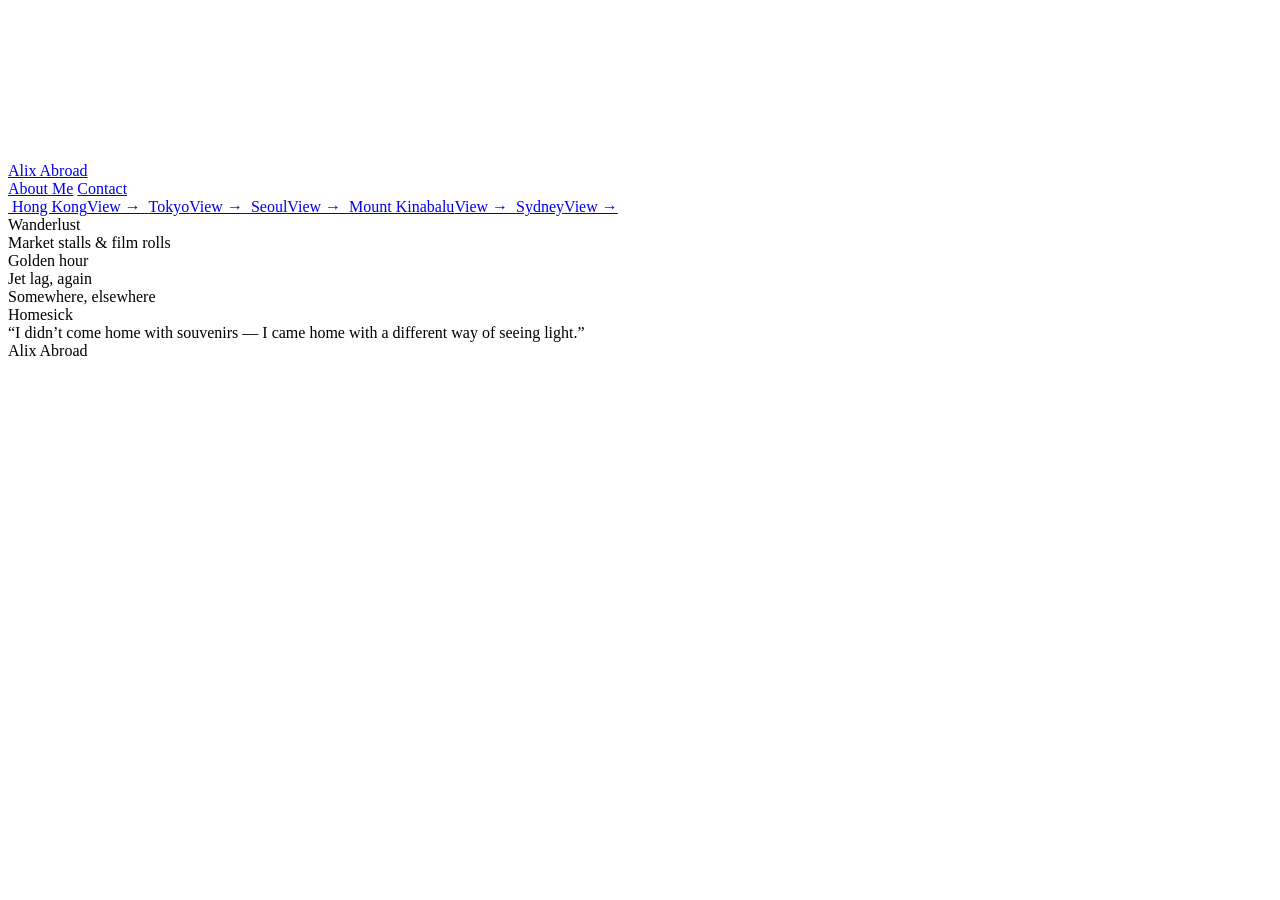
==== index.html @ fcf5b0fe "Create index.html" ====
<!DOCTYPE html>
<html lang="en">
<head>
<meta charset="UTF-8">
<meta name="viewport" content="width=device-width, initial-scale=1">
<title>Alix Abroad</title>
<meta name="description" content="An interactive photography archive of Alix's time abroad — Hong Kong, Tokyo, Seoul, Mount Kinabalu, and Sydney.">
<link rel="stylesheet" href="css/style.css">
</head>
<body class="custom-cursor">

<canvas class="cursor-canvas" aria-hidden="true"></canvas>

<header>
  <nav>
    <a href="index.html" class="site-title">Alix Abroad</a>
    <div class="nav-links">
      <a href="about.html">About Me</a>
      <a href="contact.html">Contact</a>
    </div>
  </nav>
</header>

<main>
  <section class="puzzle" aria-label="Destinations">

    <a class="piece piece--photo piece--pink piece--hongkong" href="hong-kong.html">
      <img src="images/hong-kong/homepage.jpg" alt="" loading="eager">
      <span class="piece__label">Hong Kong<span class="piece__view">View &rarr;</span></span>
    </a>

    <a class="piece piece--photo piece--blue piece--tokyo" href="tokyo.html">
      <img src="images/tokyo/homepage.jpg" alt="" loading="eager">
      <span class="piece__label">Tokyo<span class="piece__view">View &rarr;</span></span>
    </a>

    <a class="piece piece--photo piece--yellow piece--seoul" href="seoul.html">
      <img src="images/seoul/homepage.jpg" alt="" loading="eager">
      <span class="piece__label">Seoul<span class="piece__view">View &rarr;</span></span>
    </a>

    <a class="piece piece--photo piece--brown piece--kinabalu" href="mount-kinabalu.html">
      <img src="images/mount-kinabalu/homepage.jpg" alt="" loading="lazy">
      <span class="piece__label">Mount Kinabalu<span class="piece__view">View &rarr;</span></span>
    </a>

    <a class="piece piece--photo piece--orange piece--sydney" href="sydney.html">
      <img src="images/sydney/homepage.jpg" alt="" loading="lazy">
      <span class="piece__label">Sydney<span class="piece__view">View &rarr;</span></span>
    </a>

    <div class="piece piece--deco piece--green piece--deco-d">Wanderlust</div>

    <div class="piece piece--deco piece--brown piece--deco-e">Market stalls &amp; film rolls</div>

    <div class="piece piece--deco piece--orange piece--deco-h">Golden hour</div>

    <div class="piece piece--deco piece--pink piece--deco-i">Jet lag, again</div>

    <div class="piece piece--deco piece--blue piece--deco-j">Somewhere, elsewhere</div>

    <div class="piece piece--deco piece--yellow piece--deco-k">Homesick</div>

    <div class="piece piece--deco piece--cream piece--quote piece--deco-l">&ldquo;I didn&rsquo;t come home with souvenirs &mdash; I came home with a different way of seeing light.&rdquo;</div>

  </section>
</main>

<footer>
  <span class="label-sm text-muted">Alix Abroad</span>
</footer>

<script src="js/site.js" defer></script>
</body>
</html>
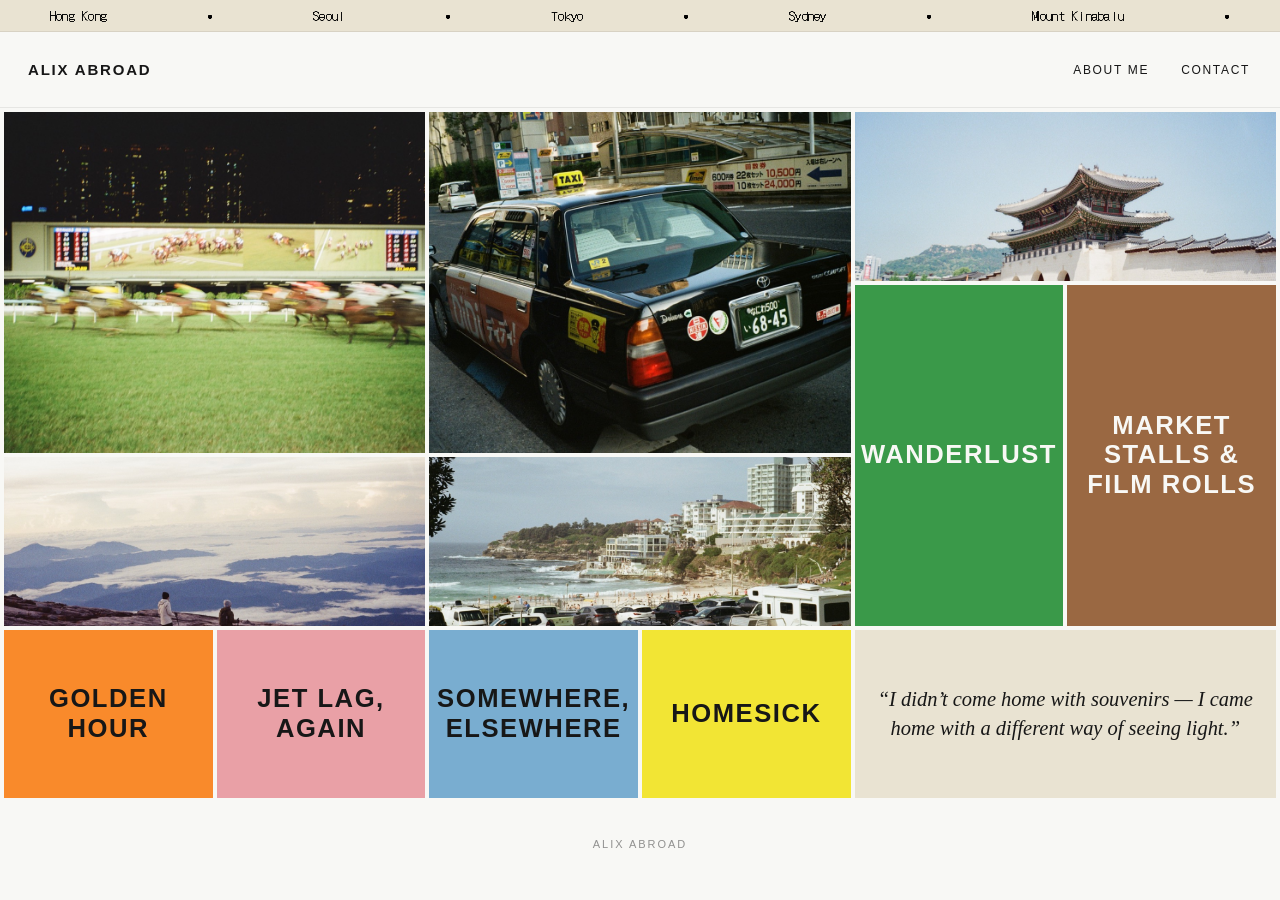
==== commit 2957b30d: "added an interactive nav bar" ====
--- a/index.html
+++ b/index.html
@@ -5,9 +5,29 @@
 <meta name="viewport" content="width=device-width, initial-scale=1">
 <title>Alix Abroad</title>
 <meta name="description" content="An interactive photography archive of Alix's time abroad — Hong Kong, Tokyo, Seoul, Mount Kinabalu, and Sydney.">
+<link rel="preconnect" href="https://fonts.googleapis.com">
+<link rel="preconnect" href="https://fonts.gstatic.com" crossorigin>
+<link href="https://fonts.googleapis.com/css2?family=DotGothic16&display=swap" rel="stylesheet">
 <link rel="stylesheet" href="css/style.css">
 </head>
 <body class="custom-cursor">
+
+<div class="ticker">
+  <div class="ticker-group">
+    <a href="hong-kong.html">Hong Kong</a><span aria-hidden="true"> &bull; </span>
+    <a href="seoul.html">Seoul</a><span aria-hidden="true"> &bull; </span>
+    <a href="tokyo.html">Tokyo</a><span aria-hidden="true"> &bull; </span>
+    <a href="sydney.html">Sydney</a><span aria-hidden="true"> &bull; </span>
+    <a href="mount-kinabalu.html">Mount Kinabalu</a><span aria-hidden="true"> &bull; </span>
+  </div>
+  <div class="ticker-group" aria-hidden="true">
+    <a href="hong-kong.html" tabindex="-1">Hong Kong</a><span> &bull; </span>
+    <a href="seoul.html" tabindex="-1">Seoul</a><span> &bull; </span>
+    <a href="tokyo.html" tabindex="-1">Tokyo</a><span> &bull; </span>
+    <a href="sydney.html" tabindex="-1">Sydney</a><span> &bull; </span>
+    <a href="mount-kinabalu.html" tabindex="-1">Mount Kinabalu</a><span> &bull; </span>
+  </div>
+</div>
 
 <canvas class="cursor-canvas" aria-hidden="true"></canvas>
 
--- a/css/style.css
+++ b/css/style.css
@@ -0,0 +1,688 @@
+/* ===========================================================
+   Alix Abroad — single shared stylesheet
+   Swiss editorial + analog travel journal + playful modernism
+   =========================================================== */
+
+/* ---------- Reset ---------- */
+*, *::before, *::after { box-sizing: border-box; }
+html, body { margin: 0; padding: 0; height: 100%; }
+img { display: block; max-width: 100%; }
+a { color: inherit; text-decoration: none; }
+ul { margin: 0; padding: 0; list-style: none; }
+
+/* page skeleton: header + main + footer always sum to exactly one viewport
+   when content is short (e.g. the homepage puzzle), and scroll normally
+   like any ordinary page when content is tall (trip/about/contact pages) */
+body {
+  display: flex;
+  flex-direction: column;
+  min-height: 100vh;
+}
+
+header { flex: 0 0 auto; }
+
+main {
+  flex: 1 1 auto;
+  display: flex;
+  flex-direction: column;
+}
+
+footer { flex: 0 0 auto; }
+
+/* ---------- Design tokens ---------- */
+:root {
+  /* approved palette */
+  --pink:   #E9A0A6;
+  --yellow: #F2E534;
+  --green:  #3A9949;
+  --blue:   #79ADD0;
+  --orange: #F98A2B;
+  --cream:  #E9E3D2;
+  --brown:  #9A6842;
+  --ink:    #171717;
+  --bg:     #F8F8F5;
+
+  --font-sans: Inter, "Helvetica Neue", Helvetica, Arial, sans-serif;
+  --font-serif: "Cormorant Garamond", Georgia, "Times New Roman", serif;
+  --font-ticker: "DotGothic16", monospace;
+
+  --header-h: 76px;
+}
+
+/* Dark mode: no new colors — just the two existing neutrals swapped.
+   Every rule below is already written in terms of var(--bg)/var(--ink),
+   so this repaints the whole page with no other CSS changes needed. */
+:root[data-theme="dark"] {
+  --bg:  #171717;
+  --ink: #F8F8F5;
+}
+
+html {
+  font-family: var(--font-sans);
+  color: var(--ink);
+  background: var(--bg);
+  -webkit-font-smoothing: antialiased;
+  transition: background-color 0.25s ease, color 0.25s ease;
+}
+
+body { background: var(--bg); }
+
+/* ---------- Small uppercase label treatment (PRD §10) ---------- */
+.label-sm {
+  text-transform: uppercase;
+  font-size: 11px;
+  letter-spacing: 0.18em;
+  font-weight: 500;
+}
+
+/* ---------- Ticker bar: destinations marquee, above the header ----------
+   Two full-width groups, each holding every city exactly once. Both share
+   the same animation (translateX 0 -> -100%, same duration, same start
+   time), so as group 1 slides fully off-screen to the left, group 2 —
+   already sitting flush against its right edge in normal flex flow —
+   slides into the exact spot group 1 vacated, for a seamless loop with
+   no repeated names visible at once. */
+.ticker {
+  display: flex;
+  flex: 0 0 auto;
+  overflow: hidden;
+  background: var(--cream);
+  border-bottom: 1px solid rgba(23, 23, 23, 0.08);
+}
+
+.ticker-group {
+  display: flex;
+  align-items: center;
+  justify-content: space-around;
+  flex-shrink: 0;
+  min-width: 100%;
+  padding: 6px 0;
+  font-family: var(--font-ticker);
+  font-size: 13px;
+  letter-spacing: 0.02em;
+  white-space: nowrap;
+  animation: ticker-scroll 20s linear infinite;
+}
+
+.ticker-group a,
+.ticker-group span {
+  /* explicit #000 per spec: ticker text stays black regardless of theme,
+     unlike the rest of the site which routes through var(--ink) — the one
+     deliberate exception to the "no hex outside :root" rule (see AGENTS.md) */
+  color: #000;
+}
+
+.ticker-group a:hover,
+.ticker-group a:focus-visible {
+  opacity: 0.55;
+}
+
+@keyframes ticker-scroll {
+  from { transform: translateX(0); }
+  to   { transform: translateX(-100%); }
+}
+
+.ticker:hover .ticker-group,
+.ticker:focus-within .ticker-group {
+  animation-play-state: paused;
+}
+
+@media (prefers-reduced-motion: reduce) {
+  .ticker-group {
+    animation: none;
+  }
+}
+
+@media (max-width: 767px) {
+  .ticker-group {
+    padding: 5px 0;
+    font-size: 11px;
+  }
+}
+
+/* ---------- Header / nav ---------- */
+header {
+  position: sticky;
+  top: 0;
+  z-index: 20;
+  height: var(--header-h);
+  background: var(--bg);
+  border-bottom: 1px solid rgba(23, 23, 23, 0.08);
+}
+
+header nav {
+  height: 100%;
+  max-width: 1400px;
+  margin: 0 auto;
+  padding: 0 28px;
+  display: flex;
+  align-items: center;
+  justify-content: space-between;
+}
+
+.site-title {
+  font-size: 15px;
+  letter-spacing: 0.12em;
+  text-transform: uppercase;
+  font-weight: 600;
+}
+
+.nav-links {
+  display: flex;
+  gap: 28px;
+}
+
+.nav-links a {
+  font-size: 12px;
+  letter-spacing: 0.14em;
+  text-transform: uppercase;
+  font-weight: 500;
+  padding: 4px 2px;
+}
+
+.nav-links a:hover,
+.nav-links a:focus-visible {
+  opacity: 0.6;
+}
+
+/* ---------- Footer ---------- */
+footer {
+  padding: 32px 28px 48px;
+  text-align: center;
+}
+
+.back-home {
+  display: inline-block;
+  font-size: 11px;
+  text-transform: uppercase;
+  letter-spacing: 0.18em;
+  border-bottom: 1px solid var(--ink);
+  padding-bottom: 2px;
+}
+
+.back-home:hover,
+.back-home:focus-visible {
+  opacity: 0.6;
+}
+
+.text-muted { opacity: 0.45; }
+
+/* ===========================================================
+   Homepage puzzle
+   =========================================================== */
+
+.puzzle {
+  flex: 1 1 auto;
+  display: grid;
+  grid-template-columns: repeat(6, 1fr);
+  grid-template-rows: repeat(4, 1fr);
+  gap: 4px;
+  padding: 4px;
+}
+
+.piece {
+  position: relative;
+  overflow: hidden;
+  display: flex;
+  align-items: flex-end;
+}
+
+/* --- photo pieces --- */
+.piece--photo {
+  cursor: pointer;
+}
+
+.piece--photo img {
+  position: absolute;
+  inset: 0;
+  width: 100%;
+  height: 100%;
+  object-fit: cover;
+  transition: transform 0.35s ease;
+}
+
+.piece--photo:hover img,
+.piece--photo:focus-visible img {
+  transform: scale(1.04);
+}
+
+.piece--photo:focus-visible {
+  outline: 3px solid #fff;
+  outline-offset: -3px;
+}
+
+.piece__label {
+  position: relative;
+  z-index: 1;
+  display: block;
+  padding: 16px;
+  color: #fff;
+  text-shadow: 0 1px 6px rgba(0, 0, 0, 0.45);
+  opacity: 0;
+  transform: translateY(8px);
+  transition: opacity 0.3s ease, transform 0.3s ease;
+  font-size: clamp(14px, 1.6vw, 20px);
+  text-transform: uppercase;
+  letter-spacing: 0.1em;
+  font-weight: 600;
+}
+
+.piece--photo:hover .piece__label,
+.piece--photo:focus-visible .piece__label {
+  opacity: 1;
+  transform: translateY(0);
+}
+
+.piece__view {
+  display: block;
+  font-size: 11px;
+  letter-spacing: 0.18em;
+  font-weight: 400;
+  margin-top: 4px;
+  opacity: 0.9;
+}
+
+.piece--photo::before {
+  /* subtle scrim so the label stays legible over any photo */
+  content: "";
+  position: absolute;
+  inset: 0;
+  background: linear-gradient(to top, rgba(0, 0, 0, 0.45), rgba(0, 0, 0, 0) 55%);
+  z-index: 0;
+}
+
+/* --- decorative pieces --- */
+.piece--deco {
+  align-items: center;
+  justify-content: center;
+  text-align: center;
+  padding: 16px;
+  font-size: clamp(14px, 2vw, 26px);
+  text-transform: uppercase;
+  letter-spacing: 0.06em;
+  font-weight: 600;
+  line-height: 1.15;
+}
+
+.piece--quote {
+  font-family: var(--font-serif);
+  font-style: italic;
+  text-transform: none;
+  letter-spacing: 0;
+  font-weight: 400;
+  font-size: clamp(15px, 1.6vw, 22px);
+  line-height: 1.4;
+}
+
+/* piece colors */
+.piece--pink   { background: var(--pink); }
+.piece--yellow { background: var(--yellow); }
+.piece--green  { background: var(--green); color: var(--bg); }
+.piece--blue   { background: var(--blue); }
+.piece--orange { background: var(--orange); }
+.piece--cream  { background: var(--cream); }
+.piece--brown  { background: var(--brown); color: var(--bg); }
+
+/* explicit dissection: 6 cols x 4 rows */
+.piece--hongkong  { grid-column: 1 / 3; grid-row: 1 / 3; }
+.piece--tokyo     { grid-column: 3 / 5; grid-row: 1 / 3; }
+.piece--seoul     { grid-column: 5 / 7; grid-row: 1 / 2; }
+.piece--kinabalu  { grid-column: 1 / 3; grid-row: 3 / 4; }
+.piece--sydney    { grid-column: 3 / 5; grid-row: 3 / 4; }
+.piece--deco-d    { grid-column: 5 / 6; grid-row: 2 / 4; }
+.piece--deco-e    { grid-column: 6 / 7; grid-row: 2 / 4; }
+.piece--deco-h    { grid-column: 1 / 2; grid-row: 4 / 5; }
+.piece--deco-i    { grid-column: 2 / 3; grid-row: 4 / 5; }
+.piece--deco-j    { grid-column: 3 / 4; grid-row: 4 / 5; }
+.piece--deco-k    { grid-column: 4 / 5; grid-row: 4 / 5; }
+.piece--deco-l    { grid-column: 5 / 7; grid-row: 4 / 5; }
+/* the 7 decorative tiles (d,e,h,i,j,k,l) each carry one distinct palette hue
+   via a .piece--<color> class in the markup: green, brown, orange, pink,
+   blue, yellow, cream — see index.html */
+
+/* ---------- Mobile puzzle: two-column mosaic ---------- */
+@media (max-width: 767px) {
+  .puzzle {
+    grid-template-columns: 1fr 1fr;
+    grid-template-rows: none;
+    grid-auto-rows: 170px;
+    gap: 3px;
+    padding: 3px;
+  }
+
+  /* pieces that span both columns get 2 row-tracks worth of height
+     (not a mismatched fixed height) so nothing overflows into the row below */
+  .piece--hongkong,
+  .piece--tokyo,
+  .piece--deco-l {
+    grid-column: 1 / -1;
+    grid-row: span 2;
+  }
+
+  .piece--seoul,
+  .piece--kinabalu,
+  .piece--sydney,
+  .piece--deco-d,
+  .piece--deco-e,
+  .piece--deco-h,
+  .piece--deco-i,
+  .piece--deco-j,
+  .piece--deco-k {
+    grid-column: auto;
+    grid-row: auto;
+  }
+
+  .piece--photo .piece__label {
+    /* on touch devices there's no hover; keep the label present but light,
+       so a single tap still just navigates immediately */
+    opacity: 1;
+    transform: none;
+    font-size: 15px;
+  }
+
+  .piece--deco { font-size: 15px; padding: 12px; }
+  .piece--quote { font-size: 14px; }
+}
+
+/* ===========================================================
+   Placeholder pages (About / Contact — filled in a future iteration)
+   =========================================================== */
+
+.page-placeholder {
+  flex: 1 1 auto;
+  display: flex;
+  align-items: center;
+  justify-content: center;
+  text-align: center;
+  padding: 48px 24px;
+}
+
+.page-placeholder h1 {
+  font-size: clamp(28px, 5vw, 44px);
+  font-weight: 500;
+  letter-spacing: 0.01em;
+  margin: 0 0 12px;
+}
+
+.page-placeholder p {
+  font-size: 15px;
+  color: rgba(23, 23, 23, 0.6);
+  max-width: 40ch;
+  margin: 0 auto;
+}
+
+/* ===========================================================
+   Trip pages — editorial/fashion layout
+   One font family throughout (var(--font-sans)); no new colors —
+   every accent below reuses the same --pink/--blue/--yellow/--brown/--orange
+   custom properties already defined above, applied as photo frame borders.
+   =========================================================== */
+
+.trip { flex: 1 1 auto; display: flex; flex-direction: column; }
+
+/* --- hero: single full-width photo, bold title overlaid --- */
+.trip-hero {
+  position: relative;
+  padding: 20px 20px 0;
+}
+
+.trip-hero__img {
+  width: 100%;
+  height: 62vh;
+  min-height: 340px;
+  object-fit: cover;
+  border: 6px solid var(--pink); /* overridden per-page by .trip--<color> */
+}
+
+.trip-hero__title {
+  position: absolute;
+  left: 44px;
+  bottom: 28px;
+  z-index: 1;
+  margin: 0;
+  color: #fff;
+  font-family: var(--font-sans);
+  font-weight: 700;
+  font-size: clamp(48px, 9vw, 120px);
+  line-height: 0.95;
+  letter-spacing: -0.01em;
+  text-shadow: 0 2px 24px rgba(0, 0, 0, 0.35);
+}
+
+/* scrim so the overlaid title stays legible on any photo */
+.trip-hero::after {
+  content: "";
+  position: absolute;
+  left: 20px;
+  right: 20px;
+  bottom: 0;
+  height: 45%;
+  background: linear-gradient(to top, rgba(0, 0, 0, 0.55), rgba(0, 0, 0, 0));
+  pointer-events: none;
+}
+
+/* --- editorial section: asymmetric photo grid + side text column --- */
+.trip-editorial {
+  display: flex;
+  gap: 20px;
+  padding: 20px 20px 64px;
+  align-items: flex-start;
+}
+
+/* --- editorial photos: interactive stage + thumbnails carousel ---
+   keeps the same asymmetric "1 big + 2 small" footprint as a static grid
+   would, but exactly one of the 3 images is ever the big one at a time. */
+.trip-slider {
+  flex: 1 1 70%;
+  display: flex;
+  gap: 16px;
+  height: 70vh;
+  min-height: 460px;
+}
+
+.trip-slider__stage {
+  position: relative;
+  flex: 1 1 auto;
+  height: 100%;
+  overflow: hidden;
+}
+
+.trip-slider__stage img {
+  position: absolute;
+  inset: 0;
+  width: 100%;
+  height: 100%;
+  object-fit: cover;
+  border: 6px solid var(--pink); /* overridden per-page by .trip--<color> */
+  opacity: 0;
+  transition: opacity 0.4s ease;
+}
+
+.trip-slider__stage img.is-active { opacity: 1; }
+
+.trip-slider__arrow {
+  position: absolute;
+  top: 50%;
+  transform: translateY(-50%);
+  z-index: 21; /* above the sticky header (20) so it's never occluded mid-scroll */
+  width: 40px;
+  height: 40px;
+  border: none;
+  border-radius: 50%;
+  background: rgba(248, 248, 245, 0.85);
+  color: var(--ink);
+  font-size: 20px;
+  line-height: 1;
+  cursor: pointer;
+}
+
+.trip-slider__arrow:hover,
+.trip-slider__arrow:focus-visible { background: #fff; }
+
+.trip-slider__arrow--prev { left: 16px; }
+.trip-slider__arrow--next { right: 16px; }
+
+.trip-slider__thumbs {
+  flex: 0 0 28%;
+  display: flex;
+  flex-direction: column;
+  gap: 16px;
+}
+
+.trip-slider__thumbs button {
+  flex: 1 1 0;
+  padding: 0;
+  border: none;
+  background: none;
+  cursor: pointer;
+  min-height: 0;
+}
+
+.trip-slider__thumbs img {
+  display: block;
+  width: 100%;
+  height: 100%;
+  object-fit: cover;
+  border: 6px solid var(--pink); /* overridden per-page by .trip--<color> */
+}
+
+.trip-editorial__panel {
+  flex: 0 0 30%;
+  max-width: 340px;
+  padding-top: 8px;
+}
+
+.trip-editorial__panel h2 {
+  font-family: var(--font-sans);
+  font-weight: 600;
+  font-size: clamp(26px, 3vw, 36px);
+  margin: 6px 0 16px;
+}
+
+.trip-editorial__panel p {
+  font-family: var(--font-sans);
+  font-weight: 400;
+  font-size: 15px;
+  line-height: 1.65;
+  color: var(--ink);
+  margin: 0;
+}
+
+/* frame-color hooks: the only thing that changes between the 5 trip pages */
+.trip--pink   .trip-hero__img, .trip--pink   .trip-slider__stage img, .trip--pink   .trip-slider__thumbs img { border-color: var(--pink); }
+.trip--blue   .trip-hero__img, .trip--blue   .trip-slider__stage img, .trip--blue   .trip-slider__thumbs img { border-color: var(--blue); }
+.trip--yellow .trip-hero__img, .trip--yellow .trip-slider__stage img, .trip--yellow .trip-slider__thumbs img { border-color: var(--yellow); }
+.trip--brown  .trip-hero__img, .trip--brown  .trip-slider__stage img, .trip--brown  .trip-slider__thumbs img { border-color: var(--brown); }
+.trip--orange .trip-hero__img, .trip--orange .trip-slider__stage img, .trip--orange .trip-slider__thumbs img { border-color: var(--orange); }
+
+@media (max-width: 767px) {
+  .trip-hero { padding: 12px 12px 0; }
+  .trip-hero::after { left: 12px; right: 12px; }
+  .trip-hero__title { left: 24px; bottom: 18px; }
+  .trip-hero__img { height: 46vh; min-height: 260px; border-width: 4px; }
+
+  .trip-editorial {
+    flex-direction: column;
+    padding: 12px 12px 48px;
+    gap: 24px;
+  }
+
+  .trip-editorial__panel { max-width: none; order: -1; }
+
+  .trip-slider {
+    flex-direction: column;
+    height: auto;
+    min-height: 0;
+    width: 100%;
+  }
+
+  .trip-slider__stage { height: 300px; }
+
+  .trip-slider__thumbs {
+    flex-direction: row;
+    height: 90px;
+  }
+
+  .trip-slider__stage img,
+  .trip-slider__thumbs img { border-width: 4px; }
+
+  .trip-slider__arrow { width: 34px; height: 34px; font-size: 17px; }
+}
+
+.trip-editorial__date { margin: -8px 0 16px; }
+
+/* ===========================================================
+   Scroll progress line — thin, fixed, cycles through the existing
+   7-color palette as its own visible slice of a fixed gradient grows.
+   =========================================================== */
+.scroll-progress {
+  position: fixed;
+  left: 0;
+  top: 0;
+  width: 4px;
+  height: 100vh;
+  z-index: 30;
+  background: rgba(23, 23, 23, 0.08);
+}
+
+.scroll-progress__fill {
+  width: 100%;
+  height: 0%;
+  background: linear-gradient(
+    to bottom,
+    var(--pink), var(--yellow), var(--green),
+    var(--blue), var(--orange), var(--cream), var(--brown)
+  );
+  background-size: 4px 100vh;
+  background-attachment: fixed;
+  background-position: top;
+}
+
+/* ===========================================================
+   Light/dark theme toggle — accent reuses the existing orange, no new color
+   =========================================================== */
+.theme-toggle {
+  width: 40px;
+  height: 22px;
+  border-radius: 999px;
+  border: none;
+  background: rgba(23, 23, 23, 0.15);
+  padding: 3px;
+  cursor: pointer;
+  display: inline-flex;
+  align-items: center;
+  flex: 0 0 auto;
+}
+
+.theme-toggle__knob {
+  width: 16px;
+  height: 16px;
+  border-radius: 50%;
+  background: var(--orange);
+  transform: translateX(0);
+  transition: transform 0.2s ease;
+}
+
+.theme-toggle[aria-pressed="true"] .theme-toggle__knob {
+  transform: translateX(18px);
+}
+
+/* ===========================================================
+   Custom cursor — a canvas-drawn trailing line replaces the native
+   arrow on trip pages (fine-pointer devices only; see js/site.js).
+   =========================================================== */
+.cursor-canvas {
+  position: fixed;
+  inset: 0;
+  width: 100%;
+  height: 100%;
+  z-index: 9999;
+  pointer-events: none;
+}
+
+@media (pointer: fine) {
+  body.custom-cursor,
+  body.custom-cursor * {
+    cursor: none !important;
+  }
+}
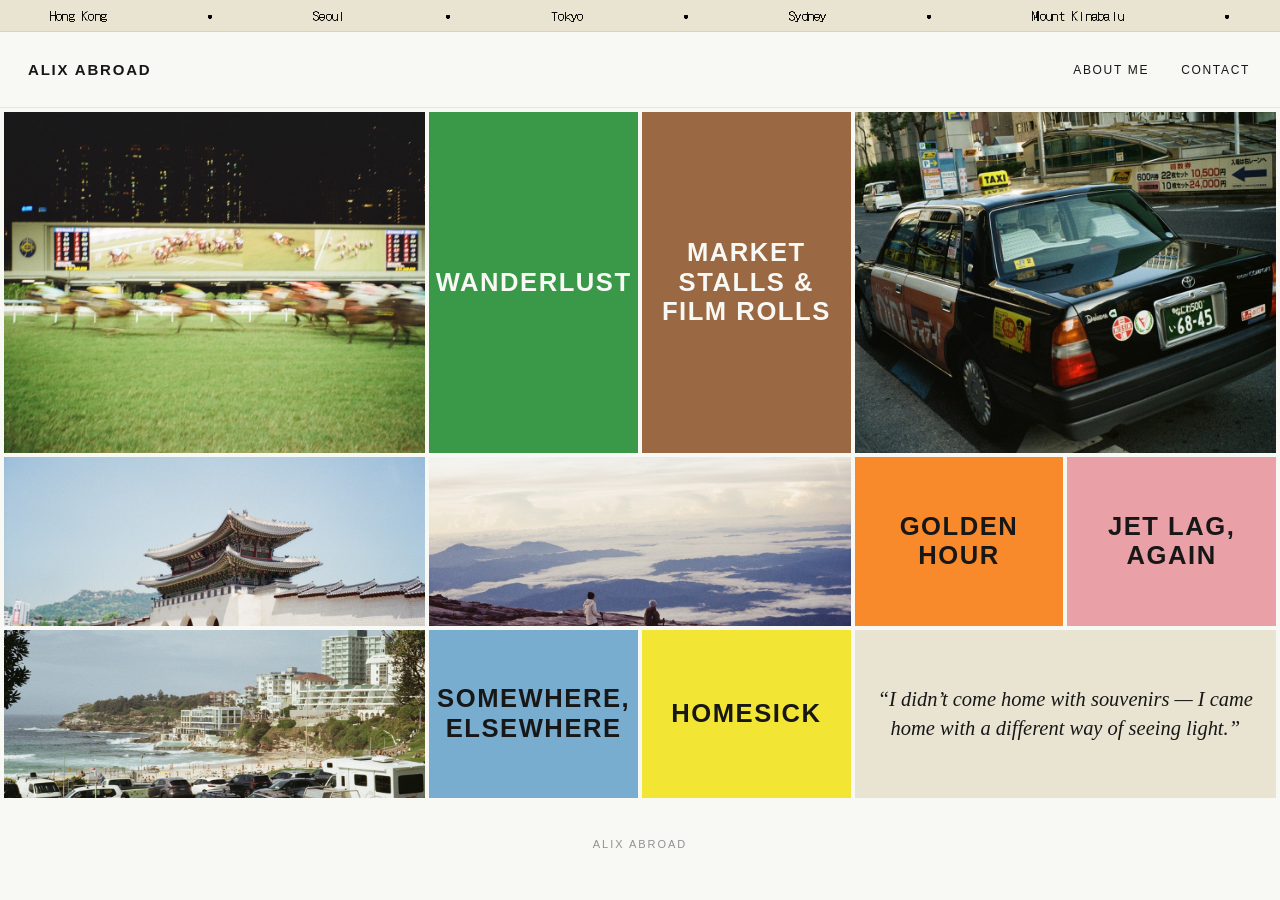
==== commit 8f902c2d: "issue with responsiveness" ====
--- a/index.html
+++ b/index.html
@@ -54,6 +54,10 @@
       <span class="piece__label">Tokyo<span class="piece__view">View &rarr;</span></span>
     </a>
 
+    <div class="piece piece--deco piece--green piece--deco-d">Wanderlust</div>
+
+    <div class="piece piece--deco piece--brown piece--deco-e">Market stalls &amp; film rolls</div>
+
     <a class="piece piece--photo piece--yellow piece--seoul" href="seoul.html">
       <img src="images/seoul/homepage.jpg" alt="" loading="eager">
       <span class="piece__label">Seoul<span class="piece__view">View &rarr;</span></span>
@@ -64,18 +68,14 @@
       <span class="piece__label">Mount Kinabalu<span class="piece__view">View &rarr;</span></span>
     </a>
 
+    <div class="piece piece--deco piece--orange piece--deco-h">Golden hour</div>
+
+    <div class="piece piece--deco piece--pink piece--deco-i">Jet lag, again</div>
+
     <a class="piece piece--photo piece--orange piece--sydney" href="sydney.html">
       <img src="images/sydney/homepage.jpg" alt="" loading="lazy">
       <span class="piece__label">Sydney<span class="piece__view">View &rarr;</span></span>
     </a>
-
-    <div class="piece piece--deco piece--green piece--deco-d">Wanderlust</div>
-
-    <div class="piece piece--deco piece--brown piece--deco-e">Market stalls &amp; film rolls</div>
-
-    <div class="piece piece--deco piece--orange piece--deco-h">Golden hour</div>
-
-    <div class="piece piece--deco piece--pink piece--deco-i">Jet lag, again</div>
 
     <div class="piece piece--deco piece--blue piece--deco-j">Somewhere, elsewhere</div>
 
--- a/css/style.css
+++ b/css/style.css
@@ -5,7 +5,7 @@
 
 /* ---------- Reset ---------- */
 *, *::before, *::after { box-sizing: border-box; }
-html, body { margin: 0; padding: 0; height: 100%; }
+html, body { margin: 0; padding: 0; overflow-x: hidden; }
 img { display: block; max-width: 100%; }
 a { color: inherit; text-decoration: none; }
 ul { margin: 0; padding: 0; list-style: none; }
@@ -85,6 +85,8 @@
 .ticker {
   display: flex;
   flex: 0 0 auto;
+  width: 100%;
+  max-width: 100%;
   overflow: hidden;
   background: var(--cream);
   border-bottom: 1px solid rgba(23, 23, 23, 0.08);
@@ -323,16 +325,18 @@
 .piece--cream  { background: var(--cream); }
 .piece--brown  { background: var(--brown); color: var(--bg); }
 
-/* explicit dissection: 6 cols x 4 rows */
+/* explicit dissection: 6 cols x 4 rows. Colored decorative tiles are
+   threaded between each pair of photos (rather than bunched into the
+   final row/column) — see the matching HTML order in index.html. */
 .piece--hongkong  { grid-column: 1 / 3; grid-row: 1 / 3; }
-.piece--tokyo     { grid-column: 3 / 5; grid-row: 1 / 3; }
-.piece--seoul     { grid-column: 5 / 7; grid-row: 1 / 2; }
-.piece--kinabalu  { grid-column: 1 / 3; grid-row: 3 / 4; }
-.piece--sydney    { grid-column: 3 / 5; grid-row: 3 / 4; }
-.piece--deco-d    { grid-column: 5 / 6; grid-row: 2 / 4; }
-.piece--deco-e    { grid-column: 6 / 7; grid-row: 2 / 4; }
-.piece--deco-h    { grid-column: 1 / 2; grid-row: 4 / 5; }
-.piece--deco-i    { grid-column: 2 / 3; grid-row: 4 / 5; }
+.piece--tokyo     { grid-column: 5 / 7; grid-row: 1 / 3; }
+.piece--deco-d    { grid-column: 3 / 4; grid-row: 1 / 3; }
+.piece--deco-e    { grid-column: 4 / 5; grid-row: 1 / 3; }
+.piece--seoul     { grid-column: 1 / 3; grid-row: 3 / 4; }
+.piece--kinabalu  { grid-column: 3 / 5; grid-row: 3 / 4; }
+.piece--deco-h    { grid-column: 5 / 6; grid-row: 3 / 4; }
+.piece--deco-i    { grid-column: 6 / 7; grid-row: 3 / 4; }
+.piece--sydney    { grid-column: 1 / 3; grid-row: 4 / 5; }
 .piece--deco-j    { grid-column: 3 / 4; grid-row: 4 / 5; }
 .piece--deco-k    { grid-column: 4 / 5; grid-row: 4 / 5; }
 .piece--deco-l    { grid-column: 5 / 7; grid-row: 4 / 5; }
@@ -340,36 +344,23 @@
    via a .piece--<color> class in the markup: green, brown, orange, pink,
    blue, yellow, cream — see index.html */
 
-/* ---------- Mobile puzzle: two-column mosaic ---------- */
-@media (max-width: 767px) {
+/* ---------- Mobile puzzle: single column ----------
+   768px specifically (not the site's usual 767px cutoff) because that's
+   the exact width this layout is specced and tested at. */
+@media (max-width: 768px) {
   .puzzle {
-    grid-template-columns: 1fr 1fr;
-    grid-template-rows: none;
-    grid-auto-rows: 170px;
-    gap: 3px;
-    padding: 3px;
-  }
-
-  /* pieces that span both columns get 2 row-tracks worth of height
-     (not a mismatched fixed height) so nothing overflows into the row below */
-  .piece--hongkong,
-  .piece--tokyo,
-  .piece--deco-l {
-    grid-column: 1 / -1;
-    grid-row: span 2;
-  }
-
-  .piece--seoul,
-  .piece--kinabalu,
-  .piece--sydney,
-  .piece--deco-d,
-  .piece--deco-e,
-  .piece--deco-h,
-  .piece--deco-i,
-  .piece--deco-j,
-  .piece--deco-k {
-    grid-column: auto;
-    grid-row: auto;
+    display: flex;
+    flex-direction: column;
+    gap: 8px;
+    padding: 8px;
+  }
+
+  /* photos keep a consistent 4:3 frame so tiles don't crop unpredictably;
+     .piece--photo img is already position:absolute/inset:0/object-fit:cover
+     (see above), so it fills whatever box aspect-ratio establishes here */
+  .piece--photo {
+    width: 100%;
+    aspect-ratio: 4 / 3;
   }
 
   .piece--photo .piece__label {
@@ -377,15 +368,203 @@
        so a single tap still just navigates immediately */
     opacity: 1;
     transform: none;
-    font-size: 15px;
-  }
-
-  .piece--deco { font-size: 15px; padding: 12px; }
-  .piece--quote { font-size: 14px; }
+    padding: 14px 16px 16px;
+    font-size: 16px;
+  }
+
+  .piece__view {
+    margin-top: 6px;
+  }
+
+  .piece--photo::before {
+    /* taller, slightly stronger scrim than desktop so the name/view stay
+       legible over light photos even without the hover-reveal delay */
+    height: 65%;
+    background: linear-gradient(to top, rgba(0, 0, 0, 0.6), rgba(0, 0, 0, 0));
+  }
+
+  /* colored tiles are short banners sized by their own text + padding,
+     not a forced square/aspect-ratio box */
+  .piece--deco {
+    font-size: 16px;
+    padding: 22px 16px;
+  }
+
+  .piece--quote { font-size: 15px; }
 }
 
 /* ===========================================================
-   Placeholder pages (About / Contact — filled in a future iteration)
+   About page — reuses the trip page's own .trip / .trip-editorial /
+   .trip-slider / .trip-editorial__panel structure verbatim (so it
+   gets the same carousel mechanics, spacing, background and custom
+   cursor as Tokyo etc. for free). This modifier only changes the
+   slider/panel proportions to roughly half-and-half instead of the
+   trip pages' 70/30, reorders them on mobile, and drops the colored
+   photo border. The about page's own markup skips the thumbnail
+   strip entirely — the camera photo just sits absolutely-positioned
+   behind the active one (opacity 0, per .trip-slider__stage img
+   above) until the arrows swap it in. All scoped to
+   .trip-editorial--about so the five trip pages and their own
+   carousels (thumbnails, blue/etc. borders) are untouched.
+   =========================================================== */
+
+.trip-editorial--about .trip-slider {
+  flex: 1 1 50%;
+}
+
+.trip-editorial--about .trip-editorial__panel {
+  flex: 1 1 50%;
+  max-width: 460px;
+}
+
+.trip-editorial--about .trip-slider__stage img {
+  border: none;
+}
+
+.about-quote {
+  font-family: var(--font-serif);
+  font-style: italic;
+  font-size: clamp(17px, 1.8vw, 21px);
+  line-height: 1.4;
+  margin: 28px 0 8px;
+}
+
+@media (max-width: 767px) {
+  .trip-editorial--about .trip-editorial__panel {
+    order: 0;
+    max-width: none;
+  }
+
+  .trip-editorial--about .trip-slider {
+    order: -1;
+  }
+}
+
+/* ===========================================================
+   Contact page — photography inquiry form. Uses the bare .trip
+   wrapper (no color modifier, no hero) for the same flex/background/
+   custom-cursor treatment as the about page, just in a centered
+   single column instead of a two-column editorial split. The
+   heading/paragraph sizes below intentionally match
+   .trip-editorial__panel h2/p so the type reads the same as Tokyo's.
+   =========================================================== */
+
+.contact-feature {
+  flex: 1 1 auto;
+  width: 100%;
+  max-width: 640px;
+  margin: 0 auto;
+  padding: 48px 24px 64px;
+}
+
+.contact-feature h1 {
+  font-family: var(--font-sans);
+  font-weight: 600;
+  font-size: clamp(26px, 3vw, 36px);
+  margin: 6px 0 16px;
+}
+
+.contact-feature__intro {
+  font-family: var(--font-sans);
+  font-weight: 400;
+  font-size: 15px;
+  line-height: 1.65;
+  color: var(--ink);
+  margin: 0;
+}
+
+.inquiry-form {
+  display: grid;
+  grid-template-columns: 1fr 1fr;
+  gap: 24px 20px;
+  margin-top: 32px;
+}
+
+.inquiry-form__field {
+  display: flex;
+  flex-direction: column;
+  gap: 6px;
+}
+
+.inquiry-form__field--full,
+.inquiry-form__submit {
+  grid-column: 1 / -1;
+}
+
+.inquiry-form label {
+  font-size: 11px;
+  text-transform: uppercase;
+  letter-spacing: 0.14em;
+  font-weight: 500;
+}
+
+.inquiry-form input,
+.inquiry-form select,
+.inquiry-form textarea {
+  font-family: var(--font-sans);
+  font-size: 15px;
+  color: var(--ink);
+  background: var(--bg);
+  border: 1px solid rgba(23, 23, 23, 0.25);
+  border-radius: 0;
+  padding: 10px 12px;
+}
+
+.inquiry-form textarea {
+  min-height: 140px;
+  resize: vertical;
+}
+
+.inquiry-form input:focus-visible,
+.inquiry-form select:focus-visible,
+.inquiry-form textarea:focus-visible {
+  outline: 2px solid var(--ink);
+  outline-offset: 2px;
+}
+
+.inquiry-form__submit {
+  justify-self: start;
+  margin-top: 4px;
+  padding: 12px 28px;
+  font-size: 11px;
+  text-transform: uppercase;
+  letter-spacing: 0.18em;
+  font-weight: 500;
+  color: var(--bg);
+  background: var(--ink);
+  border: none;
+  cursor: pointer;
+  transition: opacity 0.2s ease;
+}
+
+.inquiry-form__submit:hover,
+.inquiry-form__submit:focus-visible {
+  opacity: 0.8;
+}
+
+.contact-feature__direct {
+  margin-top: 24px;
+  font-size: 15px;
+  color: var(--ink);
+}
+
+.contact-feature__direct .label-sm {
+  display: block;
+  margin-top: 4px;
+}
+
+@media (max-width: 767px) {
+  .contact-feature {
+    padding: 24px 16px 48px;
+  }
+
+  .inquiry-form {
+    grid-template-columns: 1fr;
+  }
+}
+
+/* ===========================================================
+   Simple centered message pages (currently just thanks.html)
    =========================================================== */
 
 .page-placeholder {
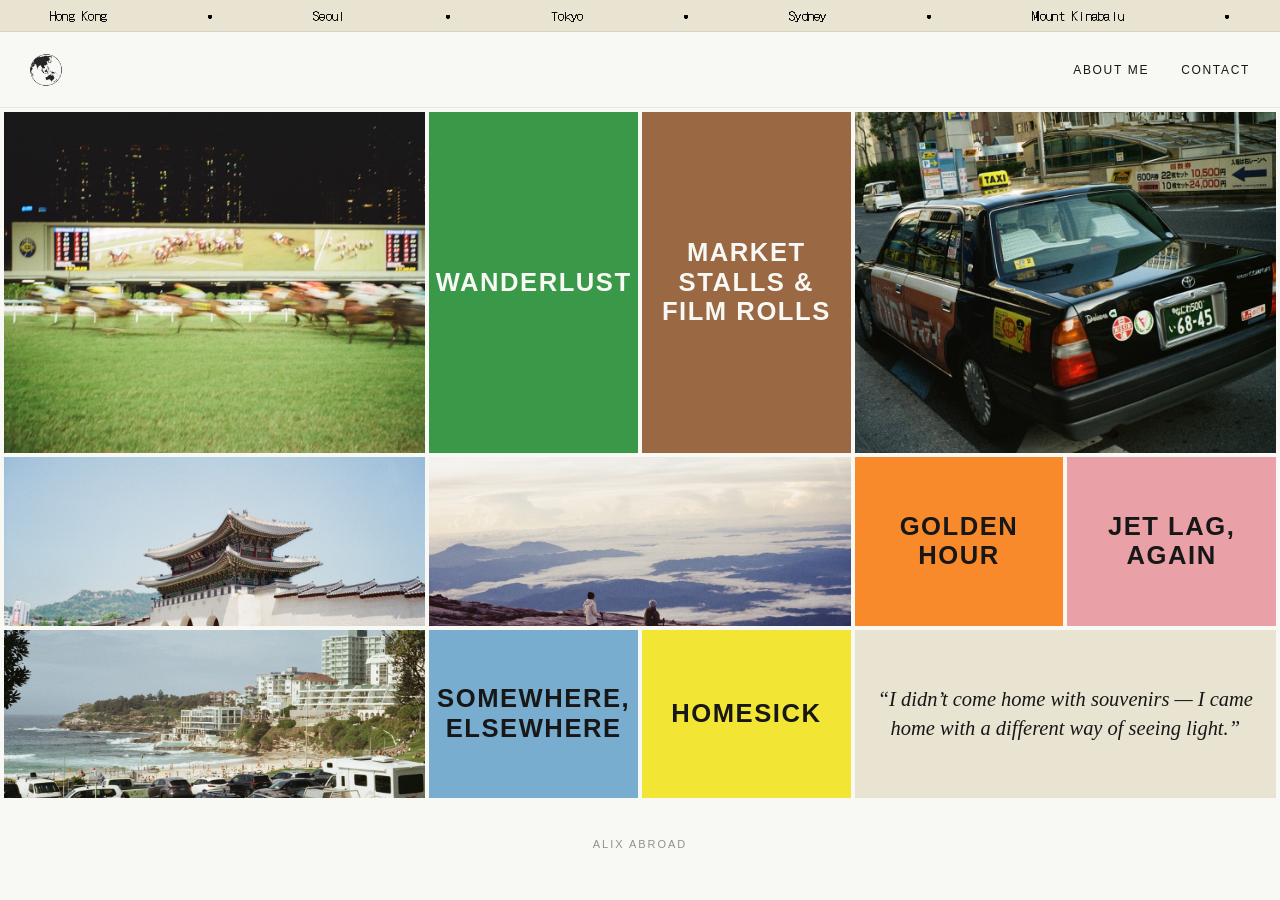
==== commit 6b621e0e: "Add favicon and replace nav text with globe logo Co-Authored-By: Claude Sonnet 5 <noreply@anthropic." ====
--- a/index.html
+++ b/index.html
@@ -8,6 +8,7 @@
 <link rel="preconnect" href="https://fonts.googleapis.com">
 <link rel="preconnect" href="https://fonts.gstatic.com" crossorigin>
 <link href="https://fonts.googleapis.com/css2?family=DotGothic16&display=swap" rel="stylesheet">
+<link rel="icon" type="image/png" href="favicon.png">
 <link rel="stylesheet" href="css/style.css">
 </head>
 <body class="custom-cursor">
@@ -33,7 +34,7 @@
 
 <header>
   <nav>
-    <a href="index.html" class="site-title">Alix Abroad</a>
+    <a href="index.html" class="site-logo"><img src="favicon.png" alt="Alix Abroad — home"></a>
     <div class="nav-links">
       <a href="about.html">About Me</a>
       <a href="contact.html">Contact</a>
--- a/css/style.css
+++ b/css/style.css
@@ -162,11 +162,20 @@
   justify-content: space-between;
 }
 
-.site-title {
-  font-size: 15px;
-  letter-spacing: 0.12em;
-  text-transform: uppercase;
-  font-weight: 600;
+.site-logo {
+  display: flex;
+  align-items: center;
+}
+
+.site-logo img {
+  display: block;
+  height: 36px;
+  width: auto;
+}
+
+.site-logo:hover,
+.site-logo:focus-visible {
+  opacity: 0.7;
 }
 
 .nav-links {
@@ -185,6 +194,10 @@
 .nav-links a:hover,
 .nav-links a:focus-visible {
   opacity: 0.6;
+}
+
+@media (max-width: 767px) {
+  .site-logo img { height: 28px; }
 }
 
 /* ---------- Footer ---------- */
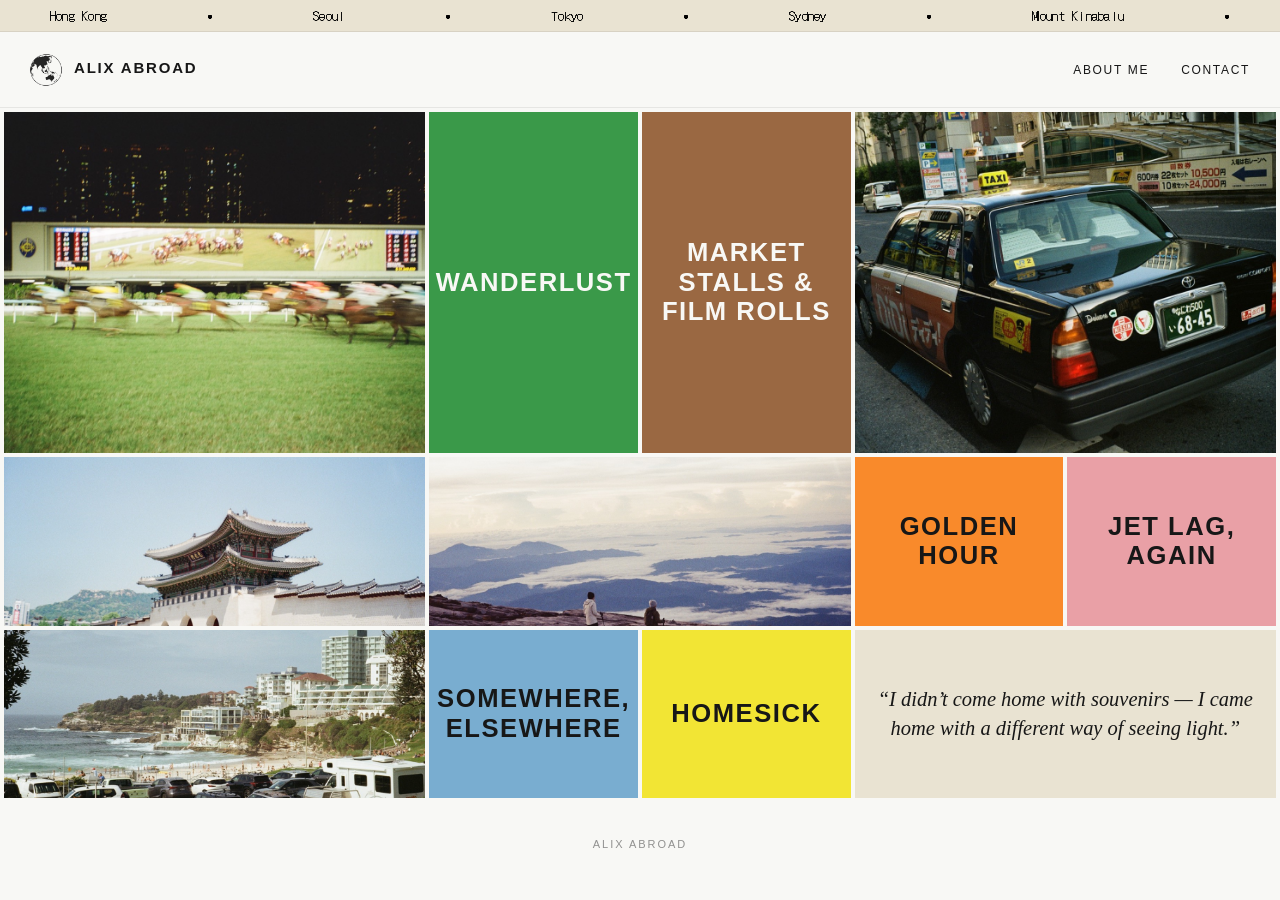
==== commit feee172d: "Changes to the favicon" ====
--- a/index.html
+++ b/index.html
@@ -34,7 +34,10 @@
 
 <header>
   <nav>
-    <a href="index.html" class="site-logo"><img src="favicon.png" alt="Alix Abroad — home"></a>
+    <a href="index.html" class="site-logo">
+      <img src="favicon.png" alt="">
+      <span class="site-logo-text">Alix Abroad</span>
+    </a>
     <div class="nav-links">
       <a href="about.html">About Me</a>
       <a href="contact.html">Contact</a>
--- a/css/style.css
+++ b/css/style.css
@@ -165,12 +165,26 @@
 .site-logo {
   display: flex;
   align-items: center;
+  gap: 10px;
+  flex-shrink: 0;
+  text-decoration: none;
+  color: inherit;
 }
 
 .site-logo img {
   display: block;
   height: 36px;
   width: auto;
+}
+
+.site-logo-text {
+  font-size: 15px;
+  letter-spacing: 0.12em;
+  text-transform: uppercase;
+  font-weight: 600;
+  white-space: nowrap;
+  position: relative;
+  top: -2px;
 }
 
 .site-logo:hover,
@@ -198,6 +212,8 @@
 
 @media (max-width: 767px) {
   .site-logo img { height: 28px; }
+  .site-logo { gap: 8px; }
+  .site-logo-text { font-size: 13px; }
 }
 
 /* ---------- Footer ---------- */
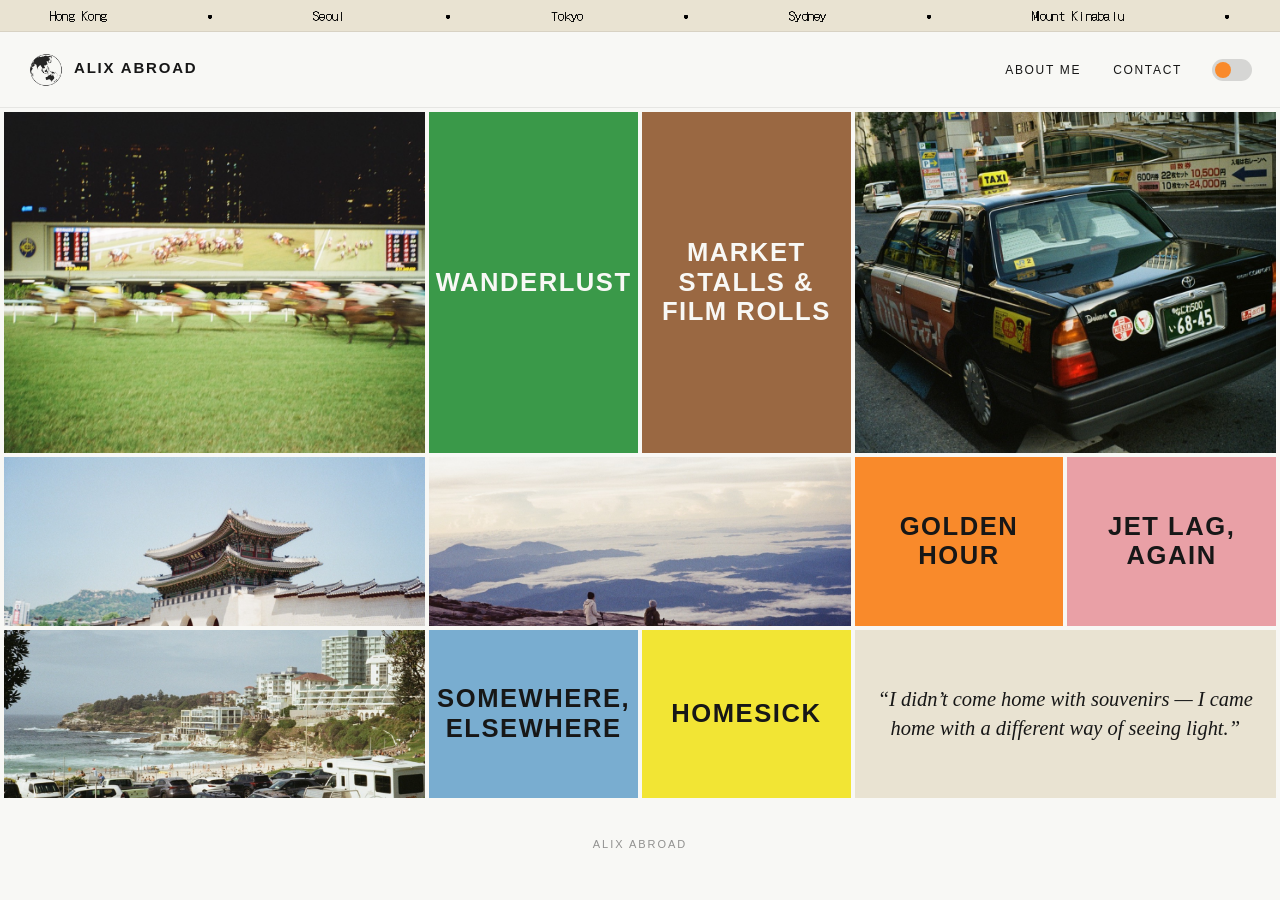
==== commit 1697043d: "added the toggle to index.html" ====
--- a/index.html
+++ b/index.html
@@ -2,6 +2,15 @@
 <html lang="en">
 <head>
 <meta charset="UTF-8">
+<script>
+(function () {
+  try {
+    if (localStorage.getItem("alix-theme") === "dark") {
+      document.documentElement.setAttribute("data-theme", "dark");
+    }
+  } catch (e) {}
+})();
+</script>
 <meta name="viewport" content="width=device-width, initial-scale=1">
 <title>Alix Abroad</title>
 <meta name="description" content="An interactive photography archive of Alix's time abroad — Hong Kong, Tokyo, Seoul, Mount Kinabalu, and Sydney.">
@@ -41,6 +50,9 @@
     <div class="nav-links">
       <a href="about.html">About Me</a>
       <a href="contact.html">Contact</a>
+      <button class="theme-toggle" data-theme-toggle aria-pressed="false" aria-label="Toggle dark mode">
+        <span class="theme-toggle__knob"></span>
+      </button>
     </div>
   </nav>
 </header>
--- a/css/style.css
+++ b/css/style.css
@@ -203,6 +203,7 @@
   text-transform: uppercase;
   font-weight: 500;
   padding: 4px 2px;
+  white-space: nowrap;
 }
 
 .nav-links a:hover,
@@ -212,8 +213,13 @@
 
 @media (max-width: 767px) {
   .site-logo img { height: 28px; }
-  .site-logo { gap: 8px; }
-  .site-logo-text { font-size: 13px; }
+  .site-logo { gap: 6px; }
+  .site-logo-text { font-size: 11px; }
+  /* trip pages add a theme-toggle button into .nav-links, which the base
+     28px gap doesn't leave room for alongside the logo+text at narrow
+     widths — tighten here (mobile only) rather than let anything wrap */
+  .nav-links { gap: 10px; }
+  .nav-links a { font-size: 11px; }
 }
 
 /* ---------- Footer ---------- */
@@ -353,6 +359,20 @@
 .piece--orange { background: var(--orange); }
 .piece--cream  { background: var(--cream); }
 .piece--brown  { background: var(--brown); color: var(--bg); }
+
+/* These five tiles inherit var(--ink) for their text, which is correctly
+   dark in light mode but flips to near-white in dark mode — unreadable on
+   light backgrounds like these. Pin their text to dark regardless of
+   theme (green/brown already avoid this since they use var(--bg), which
+   still lands on a readable color both ways). Reuses the same documented
+   #000 exception the ticker uses, not a new hardcoded color. */
+:root[data-theme="dark"] .piece--pink,
+:root[data-theme="dark"] .piece--yellow,
+:root[data-theme="dark"] .piece--blue,
+:root[data-theme="dark"] .piece--orange,
+:root[data-theme="dark"] .piece--cream {
+  color: #000;
+}
 
 /* explicit dissection: 6 cols x 4 rows. Colored decorative tiles are
    threaded between each pair of photos (rather than bunched into the
@@ -571,17 +591,6 @@
   opacity: 0.8;
 }
 
-.contact-feature__direct {
-  margin-top: 24px;
-  font-size: 15px;
-  color: var(--ink);
-}
-
-.contact-feature__direct .label-sm {
-  display: block;
-  margin-top: 4px;
-}
-
 @media (max-width: 767px) {
   .contact-feature {
     padding: 24px 16px 48px;
@@ -817,8 +826,6 @@
   .trip-slider__arrow { width: 34px; height: 34px; font-size: 17px; }
 }
 
-.trip-editorial__date { margin: -8px 0 16px; }
-
 /* ===========================================================
    Scroll progress line — thin, fixed, cycles through the existing
    7-color palette as its own visible slice of a fixed gradient grows.
